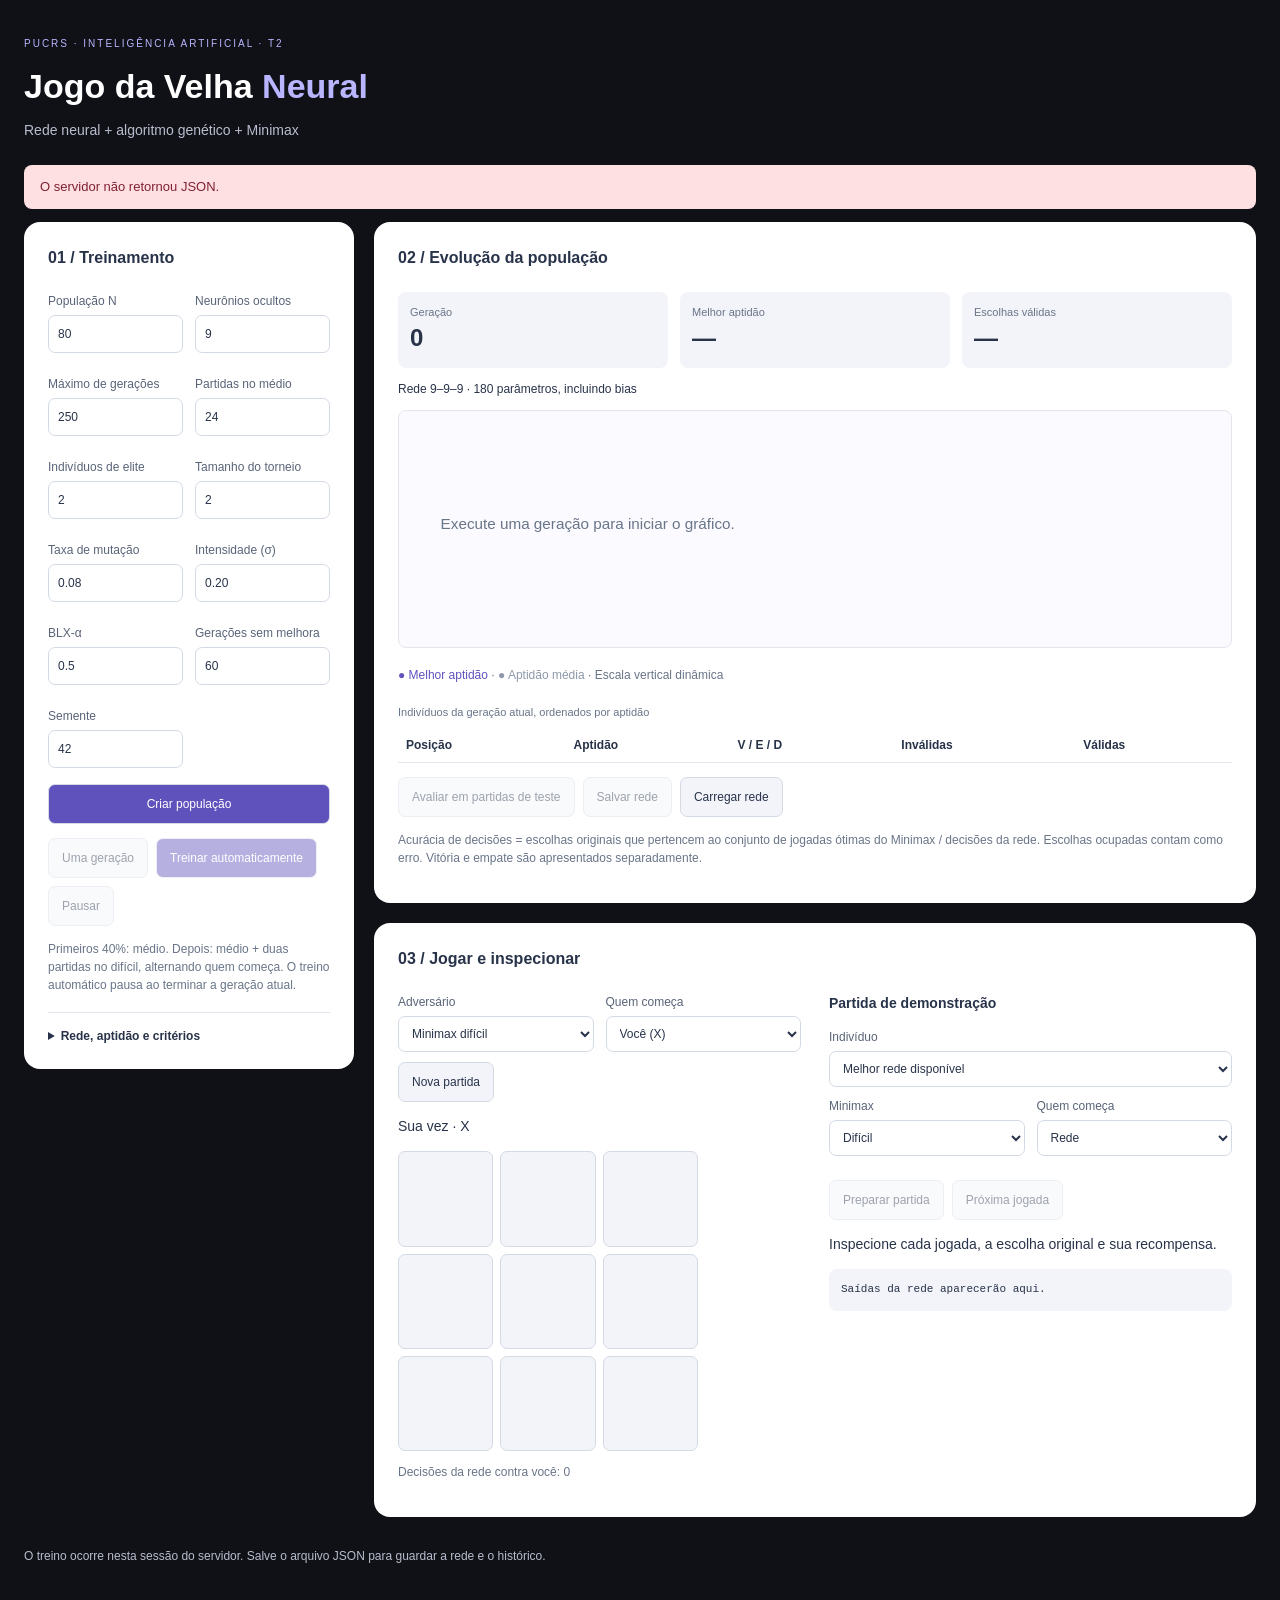
==== t2/web/index.html @ f03cacd3 "Implementa T2 com MLP sem backpropagation, AG BLX, Minimax e testes" ====
<!doctype html>
<html lang="pt-BR"><head><meta charset="utf-8"><meta name="viewport" content="width=device-width,initial-scale=1"><title>T2 · Jogo da Velha Neural</title><link rel="stylesheet" href="style.css"><script src="script.js" defer></script></head>
<body><main><header><span class="tag">PUCRS · INTELIGÊNCIA ARTIFICIAL · T2</span><h1>Jogo da Velha <span>Neural</span></h1><p>Rede neural + algoritmo genético + Minimax</p></header>
<p id="notice" role="status" aria-live="polite">Configure a população e execute a primeira geração.</p>
<div class="layout"><section class="card"><h2>01 / Treinamento</h2>
<form id="config"><div class="fields">
<label>População N<input name="population" type="number" value="80" min="4" max="400" required></label>
<label>Neurônios ocultos<input name="hidden" type="number" value="9" min="1" max="64" required></label>
<label>Máximo de gerações<input name="generations" type="number" value="250" min="2" max="3000" required></label>
<label>Partidas no médio<input name="medium_games" type="number" value="24" min="2" max="200" step="2" required></label>
<label>Indivíduos de elite<input name="elite" type="number" value="2" min="1" max="399" required></label>
<label>Tamanho do torneio<input name="tournament" type="number" value="2" min="2" max="400" required></label>
<label>Taxa de mutação<input name="mutation" type="number" value="0.08" min="0" max="1" step="0.01" required></label>
<label>Intensidade (σ)<input name="sigma" type="number" value="0.20" min="0.001" max="1" step="0.001" required></label>
<label>BLX-α<input name="alpha" type="number" value="0.5" min="0" max="1" step="0.1" required></label>
<label>Gerações sem melhora<input name="patience" type="number" value="60" min="2" max="3000" required></label>
<label>Semente<input name="seed" type="number" value="42" min="0" max="2147483647" required></label>
</div><button type="submit" id="init">Criar população</button></form>
<div class="actions"><button id="step" disabled>Uma geração</button><button id="run" disabled>Treinar automaticamente</button><button id="pause" disabled>Pausar</button></div>
<p class="small">Primeiros 40%: médio. Depois: médio + duas partidas no difícil, alternando quem começa. O treino automático pausa ao terminar a geração atual.</p>
<details><summary>Rede, aptidão e critérios</summary><p>MLP 9–H–9: tanh na camada oculta, saída linear e bias nas duas camadas. Inicialização e limites: [−1, 1]. Nenhum backpropagation.</p><p>Aptidão = (3 × vitórias + empates − 3 × derrotas − 2 × escolhas inválidas) / partidas.</p><p>Uma escolha ocupada recebe −2. Para continuar a partida, utiliza-se a saída válida mais alta. Esse ajuste fica registrado e não conta como escolha válida da rede.</p><p>Parada por limite de gerações ou estagnação na segunda fase. Convergência significa estabilidade no conjunto de treino, não domínio do jogo.</p></details>
</section>
<div><section class="card"><h2>02 / Evolução da população</h2><div id="metrics" class="metrics"><div>Geração<strong>0</strong></div><div>Melhor aptidão<strong>—</strong></div><div>Escolhas válidas<strong>—</strong></div></div>
<p id="phase">Rede 9–9–9 · 180 parâmetros, incluindo bias</p>
<svg id="chart" viewBox="0 0 600 170" role="img" aria-label="Evolução da melhor aptidão e da aptidão média"><text x="30" y="85">Execute uma geração para iniciar o gráfico.</text></svg><p class="small"><span class="purple">● Melhor aptidão</span> · <span class="gray">● Aptidão média</span> · Escala vertical dinâmica</p>
<div class="scroll"><table><caption>Indivíduos da geração atual, ordenados por aptidão</caption><thead><tr><th>Posição</th><th>Aptidão</th><th>V / E / D</th><th>Inválidas</th><th>Válidas</th></tr></thead><tbody id="population"></tbody></table></div>
<div class="actions"><button id="evaluate" disabled>Avaliar em partidas de teste</button><button id="export" disabled>Salvar rede</button><button id="load">Carregar rede</button><input id="file" type="file" accept=".json" hidden></div><div id="evaluation"></div>
<p class="small">Acurácia de decisões = escolhas originais que pertencem ao conjunto de jogadas ótimas do Minimax / decisões da rede. Escolhas ocupadas contam como erro. Vitória e empate são apresentados separadamente.</p>
</section>
<section class="card"><h2>03 / Jogar e inspecionar</h2><div class="play-grid"><div><div class="fields">
<label>Adversário<select id="mode"><option value="dificil">Minimax difícil</option><option value="medio">Minimax médio</option><option value="rede">Rede treinada</option></select></label>
<label>Quem começa<select id="starter"><option value="human">Você (X)</option><option value="computer">Computador (X)</option></select></label></div>
<button id="new">Nova partida</button><p id="game-status" role="status" aria-live="polite">Sua vez · X</p><div id="board" class="board" role="group" aria-label="Tabuleiro do jogo da velha"></div>
<p id="human-metrics" class="small">Decisões da rede contra você: 0</p></div>
<div><h3>Partida de demonstração</h3><label>Indivíduo<select id="individual"><option value="best">Melhor rede disponível</option></select></label><div class="fields"><label>Minimax<select id="demo-mode"><option value="dificil">Difícil</option><option value="medio">Médio</option></select></label><label>Quem começa<select id="demo-start"><option value="yes">Rede</option><option value="no">Minimax</option></select></label></div>
<div class="actions"><button id="demo" disabled>Preparar partida</button><button id="next" disabled>Próxima jogada</button></div><p id="demo-status">Inspecione cada jogada, a escolha original e sua recompensa.</p><pre id="outputs">Saídas da rede aparecerão aqui.</pre><ol id="events"></ol></div></div></section></div></div>
<footer>O treino ocorre nesta sessão do servidor. Salve o arquivo JSON para guardar a rede e o histórico.</footer></main></body></html>
---- t2/web/style.css ----
*{box-sizing:border-box}body{margin:0;background:#101117;color:#28334a;font:14px/1.5 Arial,sans-serif}main{max-width:1280px;margin:auto;padding:32px 24px}header{color:#fff;margin-bottom:24px}.tag{font-size:10px;letter-spacing:2px;color:#b9b5ff}h1{font-size:34px;margin:8px 0}h1 span{color:#b9b5ff}header p{color:#b8bdcd;margin:0}h2{font-size:16px;margin:0 0 22px}h3{font-size:14px;margin-top:0}.layout{display:grid;grid-template-columns:330px 1fr;gap:20px;align-items:start}.card{background:#fff;padding:24px;border-radius:16px;margin-bottom:20px}.fields{display:grid;grid-template-columns:1fr 1fr;gap:12px}label{display:block;font-size:12px;color:#596478}input,select{width:100%;border:1px solid #d4dae4;border-radius:7px;padding:9px;margin:5px 0 10px;background:#fff;color:#28334a;font:inherit}button{border:1px solid #d4dae4;border-radius:7px;padding:10px 13px;background:#f3f4fa;color:#28334a;cursor:pointer;font:inherit;font-size:12px}button:hover:not(:disabled){background:#e5e1ff}button:disabled{opacity:.45;cursor:not-allowed}button:focus-visible,input:focus-visible,select:focus-visible,summary:focus-visible{outline:3px solid #9b87ff;outline-offset:3px}#init,#run{background:#6052bd;color:white}#init{width:100%;margin-top:6px}.actions{display:flex;flex-wrap:wrap;gap:8px;margin:14px 0}.small{font-size:12px;color:#697588}details{border-top:1px solid #e3e6ed;padding-top:14px;margin-top:18px;font-size:12px}summary{cursor:pointer;font-weight:bold}.metrics{display:grid;grid-template-columns:repeat(3,1fr);gap:12px}.metrics div{padding:12px;background:#f3f4f9;border-radius:8px;color:#697588;font-size:11px}.metrics strong{display:block;font-size:24px;color:#28334a}#phase{font-size:12px}svg{width:100%;background:#fafaff;border:1px solid #e3e6ed;border-radius:8px}svg text{fill:#697588;font-size:11px}.purple{color:#6052bd}.gray{color:#8c98aa}.scroll{max-height:225px;overflow:auto;margin-top:20px}table{width:100%;border-collapse:collapse;font-size:12px;text-align:left}caption{text-align:left;font-size:11px;color:#697588;margin-bottom:8px}th,td{padding:8px;border-bottom:1px solid #e3e6ed}th{position:sticky;top:0;background:white}.play-grid{display:grid;grid-template-columns:1fr 1fr;gap:28px}.board{display:grid;grid-template-columns:repeat(3,1fr);gap:7px;max-width:300px}.cell{aspect-ratio:1;font-size:38px;font-weight:bold;background:#f3f4f9}.cell.x{color:#6052bd}.cell.o{color:#b35557}.cell:disabled{opacity:1}.cell:disabled:empty{opacity:.6}#notice{padding:12px 16px;background:#e9e6ff;border-radius:8px;color:#332779;font-size:13px}#notice.error{background:#ffe0e2;color:#802132}pre{white-space:pre-wrap;font:11px/1.6 monospace;background:#f3f4f9;padding:12px;border-radius:8px;max-height:180px;overflow:auto}#events{padding-left:20px;font-size:12px;max-height:230px;overflow:auto}#events li{margin-bottom:7px}footer{font-size:12px;color:#b8bdcd;margin:10px 0 20px}#evaluation{font-size:12px}#evaluation p{padding:12px;background:#f3f4f9;border-radius:8px}@media(max-width:900px){.layout{grid-template-columns:1fr}.card{padding:20px}.layout>section .fields{grid-template-columns:repeat(3,1fr)}}@media(max-width:560px){main{padding:22px 12px}.play-grid{grid-template-columns:1fr}.layout>section .fields{grid-template-columns:1fr 1fr}.metrics strong{font-size:20px}h1{font-size:28px}}
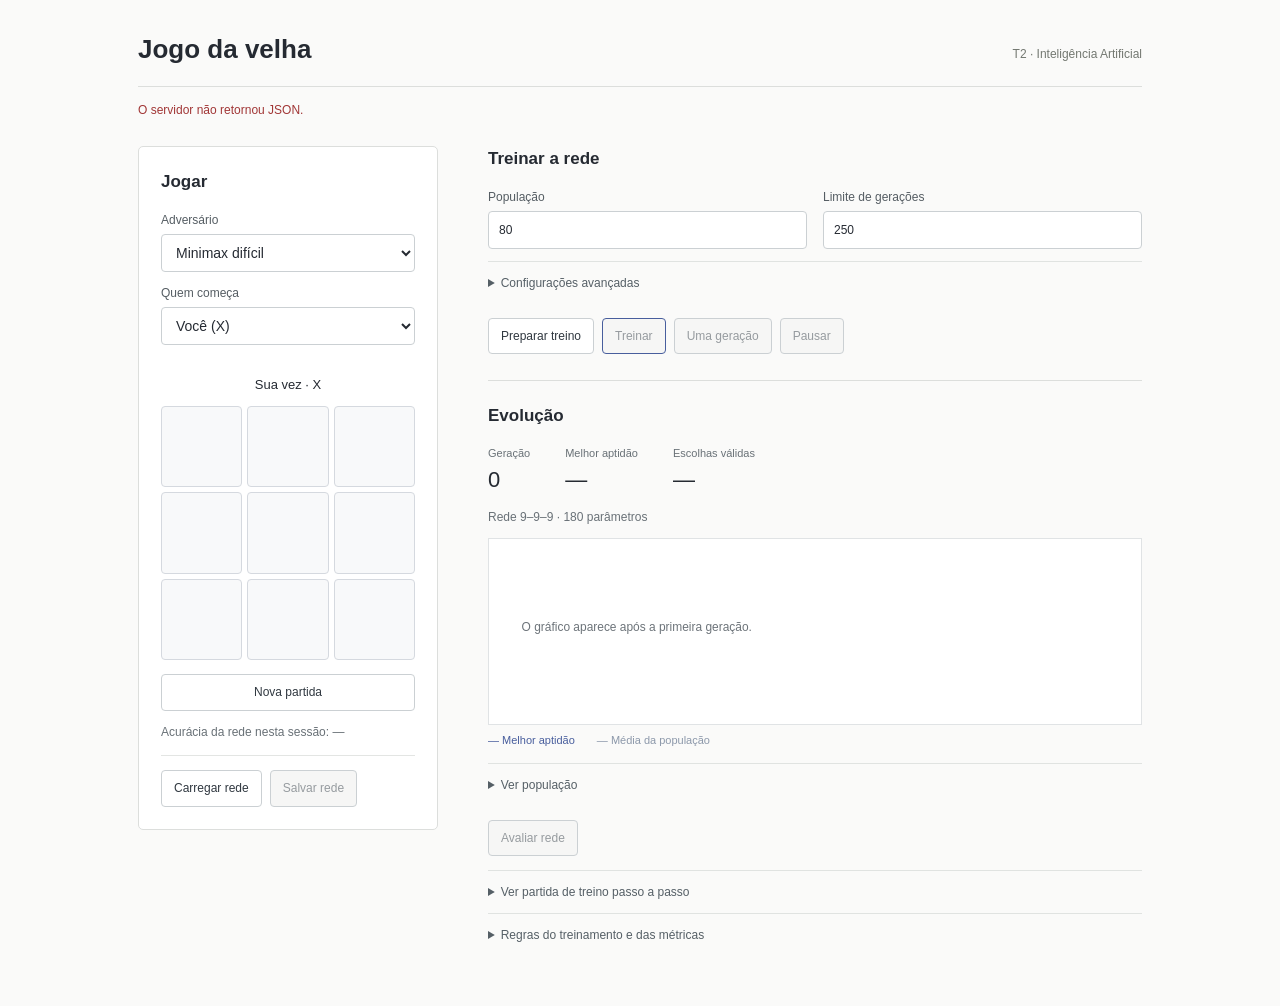
==== commit e9990ea4: "Simplifica interface do T2 com foco no jogo e detalhes de treino recolhidos" ====
--- a/t2/web/index.html
+++ b/t2/web/index.html
@@ -1,37 +1,136 @@
 <!doctype html>
-<html lang="pt-BR"><head><meta charset="utf-8"><meta name="viewport" content="width=device-width,initial-scale=1"><title>T2 · Jogo da Velha Neural</title><link rel="stylesheet" href="style.css"><script src="script.js" defer></script></head>
-<body><main><header><span class="tag">PUCRS · INTELIGÊNCIA ARTIFICIAL · T2</span><h1>Jogo da Velha <span>Neural</span></h1><p>Rede neural + algoritmo genético + Minimax</p></header>
-<p id="notice" role="status" aria-live="polite">Configure a população e execute a primeira geração.</p>
-<div class="layout"><section class="card"><h2>01 / Treinamento</h2>
-<form id="config"><div class="fields">
-<label>População N<input name="population" type="number" value="80" min="4" max="400" required></label>
-<label>Neurônios ocultos<input name="hidden" type="number" value="9" min="1" max="64" required></label>
-<label>Máximo de gerações<input name="generations" type="number" value="250" min="2" max="3000" required></label>
-<label>Partidas no médio<input name="medium_games" type="number" value="24" min="2" max="200" step="2" required></label>
-<label>Indivíduos de elite<input name="elite" type="number" value="2" min="1" max="399" required></label>
-<label>Tamanho do torneio<input name="tournament" type="number" value="2" min="2" max="400" required></label>
-<label>Taxa de mutação<input name="mutation" type="number" value="0.08" min="0" max="1" step="0.01" required></label>
-<label>Intensidade (σ)<input name="sigma" type="number" value="0.20" min="0.001" max="1" step="0.001" required></label>
-<label>BLX-α<input name="alpha" type="number" value="0.5" min="0" max="1" step="0.1" required></label>
-<label>Gerações sem melhora<input name="patience" type="number" value="60" min="2" max="3000" required></label>
-<label>Semente<input name="seed" type="number" value="42" min="0" max="2147483647" required></label>
-</div><button type="submit" id="init">Criar população</button></form>
-<div class="actions"><button id="step" disabled>Uma geração</button><button id="run" disabled>Treinar automaticamente</button><button id="pause" disabled>Pausar</button></div>
-<p class="small">Primeiros 40%: médio. Depois: médio + duas partidas no difícil, alternando quem começa. O treino automático pausa ao terminar a geração atual.</p>
-<details><summary>Rede, aptidão e critérios</summary><p>MLP 9–H–9: tanh na camada oculta, saída linear e bias nas duas camadas. Inicialização e limites: [−1, 1]. Nenhum backpropagation.</p><p>Aptidão = (3 × vitórias + empates − 3 × derrotas − 2 × escolhas inválidas) / partidas.</p><p>Uma escolha ocupada recebe −2. Para continuar a partida, utiliza-se a saída válida mais alta. Esse ajuste fica registrado e não conta como escolha válida da rede.</p><p>Parada por limite de gerações ou estagnação na segunda fase. Convergência significa estabilidade no conjunto de treino, não domínio do jogo.</p></details>
-</section>
-<div><section class="card"><h2>02 / Evolução da população</h2><div id="metrics" class="metrics"><div>Geração<strong>0</strong></div><div>Melhor aptidão<strong>—</strong></div><div>Escolhas válidas<strong>—</strong></div></div>
-<p id="phase">Rede 9–9–9 · 180 parâmetros, incluindo bias</p>
-<svg id="chart" viewBox="0 0 600 170" role="img" aria-label="Evolução da melhor aptidão e da aptidão média"><text x="30" y="85">Execute uma geração para iniciar o gráfico.</text></svg><p class="small"><span class="purple">● Melhor aptidão</span> · <span class="gray">● Aptidão média</span> · Escala vertical dinâmica</p>
-<div class="scroll"><table><caption>Indivíduos da geração atual, ordenados por aptidão</caption><thead><tr><th>Posição</th><th>Aptidão</th><th>V / E / D</th><th>Inválidas</th><th>Válidas</th></tr></thead><tbody id="population"></tbody></table></div>
-<div class="actions"><button id="evaluate" disabled>Avaliar em partidas de teste</button><button id="export" disabled>Salvar rede</button><button id="load">Carregar rede</button><input id="file" type="file" accept=".json" hidden></div><div id="evaluation"></div>
-<p class="small">Acurácia de decisões = escolhas originais que pertencem ao conjunto de jogadas ótimas do Minimax / decisões da rede. Escolhas ocupadas contam como erro. Vitória e empate são apresentados separadamente.</p>
-</section>
-<section class="card"><h2>03 / Jogar e inspecionar</h2><div class="play-grid"><div><div class="fields">
-<label>Adversário<select id="mode"><option value="dificil">Minimax difícil</option><option value="medio">Minimax médio</option><option value="rede">Rede treinada</option></select></label>
-<label>Quem começa<select id="starter"><option value="human">Você (X)</option><option value="computer">Computador (X)</option></select></label></div>
-<button id="new">Nova partida</button><p id="game-status" role="status" aria-live="polite">Sua vez · X</p><div id="board" class="board" role="group" aria-label="Tabuleiro do jogo da velha"></div>
-<p id="human-metrics" class="small">Decisões da rede contra você: 0</p></div>
-<div><h3>Partida de demonstração</h3><label>Indivíduo<select id="individual"><option value="best">Melhor rede disponível</option></select></label><div class="fields"><label>Minimax<select id="demo-mode"><option value="dificil">Difícil</option><option value="medio">Médio</option></select></label><label>Quem começa<select id="demo-start"><option value="yes">Rede</option><option value="no">Minimax</option></select></label></div>
-<div class="actions"><button id="demo" disabled>Preparar partida</button><button id="next" disabled>Próxima jogada</button></div><p id="demo-status">Inspecione cada jogada, a escolha original e sua recompensa.</p><pre id="outputs">Saídas da rede aparecerão aqui.</pre><ol id="events"></ol></div></div></section></div></div>
-<footer>O treino ocorre nesta sessão do servidor. Salve o arquivo JSON para guardar a rede e o histórico.</footer></main></body></html>
+<html lang="pt-BR">
+<head>
+    <meta charset="utf-8">
+    <meta name="viewport" content="width=device-width, initial-scale=1">
+    <title>Jogo da velha — T2</title>
+    <link rel="stylesheet" href="style.css">
+    <script src="script.js" defer></script>
+</head>
+<body>
+<main>
+    <header>
+        <h1>Jogo da velha</h1>
+        <span>T2 · Inteligência Artificial</span>
+    </header>
+
+    <p id="notice" role="status" aria-live="polite">Escolha um adversário para jogar ou prepare o treino da rede.</p>
+
+    <div class="layout">
+        <section class="game" aria-labelledby="play-title">
+            <h2 id="play-title">Jogar</h2>
+            <label for="mode">Adversário</label>
+            <select id="mode">
+                <option value="dificil">Minimax difícil</option>
+                <option value="medio">Minimax médio</option>
+                <option value="rede">Rede treinada</option>
+            </select>
+            <label for="starter">Quem começa</label>
+            <select id="starter">
+                <option value="human">Você (X)</option>
+                <option value="computer">Computador (X)</option>
+            </select>
+
+            <p id="game-status" role="status" aria-live="polite">Sua vez · X</p>
+            <div id="board" class="board" role="group" aria-label="Tabuleiro do jogo da velha"></div>
+            <button id="new" class="new-game">Nova partida</button>
+            <p id="human-metrics" class="small">Acurácia da rede nesta sessão: —</p>
+
+            <div class="actions file-actions">
+                <button id="load">Carregar rede</button>
+                <button id="export" disabled>Salvar rede</button>
+                <input id="file" type="file" accept=".json" hidden>
+            </div>
+        </section>
+
+        <div class="training">
+            <section aria-labelledby="train-title">
+                <h2 id="train-title">Treinar a rede</h2>
+                <form id="config">
+                    <div class="fields">
+                        <label>População<input name="population" type="number" value="80" min="4" max="400" required></label>
+                        <label>Limite de gerações<input name="generations" type="number" value="250" min="2" max="3000" required></label>
+                    </div>
+                    <details id="advanced">
+                        <summary>Configurações avançadas</summary>
+                        <div class="fields details-content">
+                            <label>Neurônios ocultos<input name="hidden" type="number" value="9" min="1" max="64" required></label>
+                            <label>Partidas no médio<input name="medium_games" type="number" value="24" min="2" max="200" step="2" required></label>
+                            <label>Indivíduos de elite<input name="elite" type="number" value="2" min="1" max="399" required></label>
+                            <label>Tamanho do torneio<input name="tournament" type="number" value="2" min="2" max="400" required></label>
+                            <label>Taxa de mutação<input name="mutation" type="number" value="0.08" min="0" max="1" step="0.01" required></label>
+                            <label>Intensidade da mutação (σ)<input name="sigma" type="number" value="0.20" min="0.001" max="1" step="0.001" required></label>
+                            <label>Cruzamento BLX-α<input name="alpha" type="number" value="0.5" min="0" max="1" step="0.1" required></label>
+                            <label>Gerações sem melhora<input name="patience" type="number" value="60" min="2" max="3000" required></label>
+                            <label>Semente<input name="seed" type="number" value="42" min="0" max="2147483647" required></label>
+                        </div>
+                    </details>
+                    <div class="actions">
+                        <button type="submit" id="init">Preparar treino</button>
+                        <button type="button" id="run" class="primary" disabled>Treinar</button>
+                        <button type="button" id="step" disabled>Uma geração</button>
+                        <button type="button" id="pause" disabled>Pausar</button>
+                    </div>
+                </form>
+            </section>
+
+            <section class="results" aria-labelledby="results-title">
+                <h2 id="results-title">Evolução</h2>
+                <div id="metrics" class="metrics">
+                    <div>Geração<strong>0</strong></div>
+                    <div>Melhor aptidão<strong>—</strong></div>
+                    <div>Escolhas válidas<strong>—</strong></div>
+                </div>
+                <p id="phase" class="small">Rede 9–9–9 · 180 parâmetros</p>
+                <svg id="chart" viewBox="0 0 600 170" role="img" aria-label="Evolução da melhor aptidão e da aptidão média">
+                    <text x="30" y="85">O gráfico aparece após a primeira geração.</text>
+                </svg>
+                <p class="legend"><span>— Melhor aptidão</span><span>— Média da população</span></p>
+
+                <details id="population-details">
+                    <summary>Ver população</summary>
+                    <div class="scroll">
+                        <table>
+                            <caption>Indivíduos da geração atual</caption>
+                            <thead><tr><th>Posição</th><th>Aptidão</th><th>V / E / D</th><th>Inválidas</th><th>Válidas</th></tr></thead>
+                            <tbody id="population"></tbody>
+                        </table>
+                    </div>
+                </details>
+
+                <div class="actions"><button id="evaluate" disabled>Avaliar rede</button></div>
+                <div id="evaluation" aria-live="polite"></div>
+            </section>
+
+            <details id="demo-details">
+                <summary>Ver partida de treino passo a passo</summary>
+                <div class="details-content">
+                    <label for="individual">Indivíduo</label>
+                    <select id="individual"><option value="best">Melhor rede disponível</option></select>
+                    <div class="fields">
+                        <label>Minimax<select id="demo-mode"><option value="dificil">Difícil</option><option value="medio">Médio</option></select></label>
+                        <label>Quem começa<select id="demo-start"><option value="yes">Rede</option><option value="no">Minimax</option></select></label>
+                    </div>
+                    <div class="actions"><button id="demo" disabled>Iniciar demonstração</button><button id="next" disabled>Próxima jogada</button></div>
+                    <p id="demo-status" class="small">As jogadas aparecem no tabuleiro ao lado.</p>
+                    <ol id="events"></ol>
+                    <pre id="outputs">Saídas da rede: —</pre>
+                </div>
+            </details>
+
+            <details>
+                <summary>Regras do treinamento e das métricas</summary>
+                <div class="details-content small">
+                    <p>Vitória: +3. Empate: +1. Derrota: −3. Casa ocupada: −2. A aptidão é a soma desses valores dividida pelo número de partidas.</p>
+                    <p>Se a rede escolher uma casa ocupada, o erro é registrado e a próxima saída válida permite continuar a partida.</p>
+                    <p>O treino começa no médio. Após 40% das gerações, inclui o difícil, alternando quem começa. Para por limite de gerações ou falta de melhora na segunda fase.</p>
+                    <p>Acurácia: escolhas originais que o Minimax considera ótimas, divididas pelas decisões da rede. Uma casa ocupada conta como erro.</p>
+                    <p>Escolhas válidas: proporção das escolhas originais em casas livres. Os testes usam 100 partidas no médio e duas no difícil, fora do treino.</p>
+                    <p>Rede com propagação direta. Os pesos são ajustados apenas pelo algoritmo genético.</p>
+                </div>
+            </details>
+        </div>
+    </div>
+</main>
+</body>
+</html>
--- a/t2/web/style.css
+++ b/t2/web/style.css
@@ -1 +1,69 @@
-*{box-sizing:border-box}body{margin:0;background:#101117;color:#28334a;font:14px/1.5 Arial,sans-serif}main{max-width:1280px;margin:auto;padding:32px 24px}header{color:#fff;margin-bottom:24px}.tag{font-size:10px;letter-spacing:2px;color:#b9b5ff}h1{font-size:34px;margin:8px 0}h1 span{color:#b9b5ff}header p{color:#b8bdcd;margin:0}h2{font-size:16px;margin:0 0 22px}h3{font-size:14px;margin-top:0}.layout{display:grid;grid-template-columns:330px 1fr;gap:20px;align-items:start}.card{background:#fff;padding:24px;border-radius:16px;margin-bottom:20px}.fields{display:grid;grid-template-columns:1fr 1fr;gap:12px}label{display:block;font-size:12px;color:#596478}input,select{width:100%;border:1px solid #d4dae4;border-radius:7px;padding:9px;margin:5px 0 10px;background:#fff;color:#28334a;font:inherit}button{border:1px solid #d4dae4;border-radius:7px;padding:10px 13px;background:#f3f4fa;color:#28334a;cursor:pointer;font:inherit;font-size:12px}button:hover:not(:disabled){background:#e5e1ff}button:disabled{opacity:.45;cursor:not-allowed}button:focus-visible,input:focus-visible,select:focus-visible,summary:focus-visible{outline:3px solid #9b87ff;outline-offset:3px}#init,#run{background:#6052bd;color:white}#init{width:100%;margin-top:6px}.actions{display:flex;flex-wrap:wrap;gap:8px;margin:14px 0}.small{font-size:12px;color:#697588}details{border-top:1px solid #e3e6ed;padding-top:14px;margin-top:18px;font-size:12px}summary{cursor:pointer;font-weight:bold}.metrics{display:grid;grid-template-columns:repeat(3,1fr);gap:12px}.metrics div{padding:12px;background:#f3f4f9;border-radius:8px;color:#697588;font-size:11px}.metrics strong{display:block;font-size:24px;color:#28334a}#phase{font-size:12px}svg{width:100%;background:#fafaff;border:1px solid #e3e6ed;border-radius:8px}svg text{fill:#697588;font-size:11px}.purple{color:#6052bd}.gray{color:#8c98aa}.scroll{max-height:225px;overflow:auto;margin-top:20px}table{width:100%;border-collapse:collapse;font-size:12px;text-align:left}caption{text-align:left;font-size:11px;color:#697588;margin-bottom:8px}th,td{padding:8px;border-bottom:1px solid #e3e6ed}th{position:sticky;top:0;background:white}.play-grid{display:grid;grid-template-columns:1fr 1fr;gap:28px}.board{display:grid;grid-template-columns:repeat(3,1fr);gap:7px;max-width:300px}.cell{aspect-ratio:1;font-size:38px;font-weight:bold;background:#f3f4f9}.cell.x{color:#6052bd}.cell.o{color:#b35557}.cell:disabled{opacity:1}.cell:disabled:empty{opacity:.6}#notice{padding:12px 16px;background:#e9e6ff;border-radius:8px;color:#332779;font-size:13px}#notice.error{background:#ffe0e2;color:#802132}pre{white-space:pre-wrap;font:11px/1.6 monospace;background:#f3f4f9;padding:12px;border-radius:8px;max-height:180px;overflow:auto}#events{padding-left:20px;font-size:12px;max-height:230px;overflow:auto}#events li{margin-bottom:7px}footer{font-size:12px;color:#b8bdcd;margin:10px 0 20px}#evaluation{font-size:12px}#evaluation p{padding:12px;background:#f3f4f9;border-radius:8px}@media(max-width:900px){.layout{grid-template-columns:1fr}.card{padding:20px}.layout>section .fields{grid-template-columns:repeat(3,1fr)}}@media(max-width:560px){main{padding:22px 12px}.play-grid{grid-template-columns:1fr}.layout>section .fields{grid-template-columns:1fr 1fr}.metrics strong{font-size:20px}h1{font-size:28px}}
+* { box-sizing: border-box; }
+body { margin: 0; background: #fafaf9; color: #252a32; font: 14px/1.5 Arial, sans-serif; }
+main { max-width: 1060px; margin: 0 auto; padding: 30px 28px 50px; }
+header { display: flex; justify-content: space-between; align-items: baseline; gap: 20px; border-bottom: 1px solid #dcdedc; padding-bottom: 17px; }
+h1 { margin: 0; font-size: 26px; font-weight: 600; }
+header span { color: #737871; font-size: 12px; }
+h2 { margin: 0 0 16px; font-size: 17px; font-weight: 600; }
+.layout { display: grid; grid-template-columns: 300px minmax(0, 1fr); gap: 50px; align-items: start; margin-top: 25px; }
+.game { background: #fff; padding: 22px; border: 1px solid #dcdedc; border-radius: 5px; }
+label { display: block; font-size: 12px; color: #555d63; }
+input, select { width: 100%; margin: 5px 0 12px; padding: 9px 10px; border: 1px solid #cbd0d3; border-radius: 4px; background: #fff; color: #252a32; font: inherit; }
+button { border: 1px solid #cbd0d3; border-radius: 4px; background: #fff; color: #303840; padding: 9px 12px; cursor: pointer; font: 12px/1.4 Arial, sans-serif; }
+button:hover:not(:disabled) { background: #f0f1f2; border-color: #8e979e; }
+button:disabled { color: #969b9f; cursor: default; background: #f6f6f5; }
+.primary { background: #485e9d; border-color: #485e9d; color: #fff; }
+.primary:hover:not(:disabled) { background: #384c83; border-color: #384c83; }
+button:focus-visible, input:focus-visible, select:focus-visible, summary:focus-visible { outline: 2px solid #485e9d; outline-offset: 3px; }
+.fields { display: grid; grid-template-columns: 1fr 1fr; gap: 0 16px; }
+.actions { display: flex; flex-wrap: wrap; gap: 8px; margin: 14px 0; }
+.file-actions { margin-bottom: 0; padding-top: 14px; border-top: 1px solid #e3e5e3; }
+.small { color: #697177; font-size: 12px; }
+#notice { margin: 14px 0 0; min-height: 20px; color: #616b73; font-size: 12px; }
+#notice.error { color: #a13636; }
+#game-status { text-align: center; font-size: 13px; margin: 18px 0 12px; }
+.board { display: grid; grid-template-columns: repeat(3, 1fr); gap: 5px; }
+.cell { min-width: 0; aspect-ratio: 1; padding: 0; font-size: 34px; font-weight: 500; background: #f8f9fa; border-color: #d5d9df; }
+.cell.x { color: #485e9d; }
+.cell.o { color: #a65347; }
+.cell:disabled { background: #f8f9fa; }
+.new-game { width: 100%; margin-top: 14px; }
+#human-metrics { margin: 12px 0; }
+.results { margin-top: 26px; padding-top: 22px; border-top: 1px solid #dcdedc; }
+.metrics { display: flex; gap: 35px; }
+.metrics div { color: #697177; font-size: 11px; }
+.metrics strong { display: block; color: #252a32; font-size: 22px; font-weight: 500; margin-top: 2px; }
+#phase { margin: 12px 0; }
+svg { display: block; width: 100%; background: #fff; border: 1px solid #e0e3e5; }
+svg text { fill: #6d747a; font-size: 11px; }
+.legend { display: flex; gap: 22px; color: #485e9d; font-size: 11px; margin: 7px 0 14px; }
+.legend span:last-child { color: #8c98aa; }
+details { padding: 12px 0; border-top: 1px solid #e0e3e1; }
+summary { color: #555f66; font-size: 12px; cursor: pointer; width: fit-content; }
+.details-content { margin-top: 14px; }
+.details-content p { margin: 0 0 10px; }
+.scroll { overflow: auto; max-height: 230px; margin-top: 14px; }
+table { width: 100%; border-collapse: collapse; font-size: 11px; text-align: left; white-space: nowrap; }
+caption { text-align: left; color: #697177; padding-bottom: 7px; }
+th, td { padding: 8px; border-bottom: 1px solid #e3e5e3; }
+th { position: sticky; top: 0; background: #fafaf9; font-weight: 600; }
+#evaluation { font-size: 12px; }
+#evaluation p { padding: 12px 0; border-top: 1px solid #e3e5e3; }
+pre { white-space: pre-wrap; padding: 12px; background: #f0f2f3; color: #555f66; font: 11px/1.6 monospace; max-height: 180px; overflow: auto; }
+#events { padding-left: 20px; max-height: 220px; overflow: auto; font-size: 12px; }
+#events li { margin-bottom: 7px; }
+@media (max-width: 760px) {
+    main { padding: 22px 18px 35px; }
+    .layout { grid-template-columns: 260px minmax(0, 1fr); gap: 24px; }
+    .game { padding: 18px; }
+    .metrics { gap: 15px; }
+    .fields { grid-template-columns: 1fr; }
+}
+@media (max-width: 600px) {
+    header { align-items: flex-start; flex-direction: column; gap: 3px; }
+    h1 { font-size: 24px; }
+    .layout { grid-template-columns: minmax(0, 1fr); gap: 28px; }
+    .game { width: 100%; max-width: 340px; justify-self: center; }
+    .fields { grid-template-columns: 1fr 1fr; }
+    .metrics { gap: 30px; }
+}
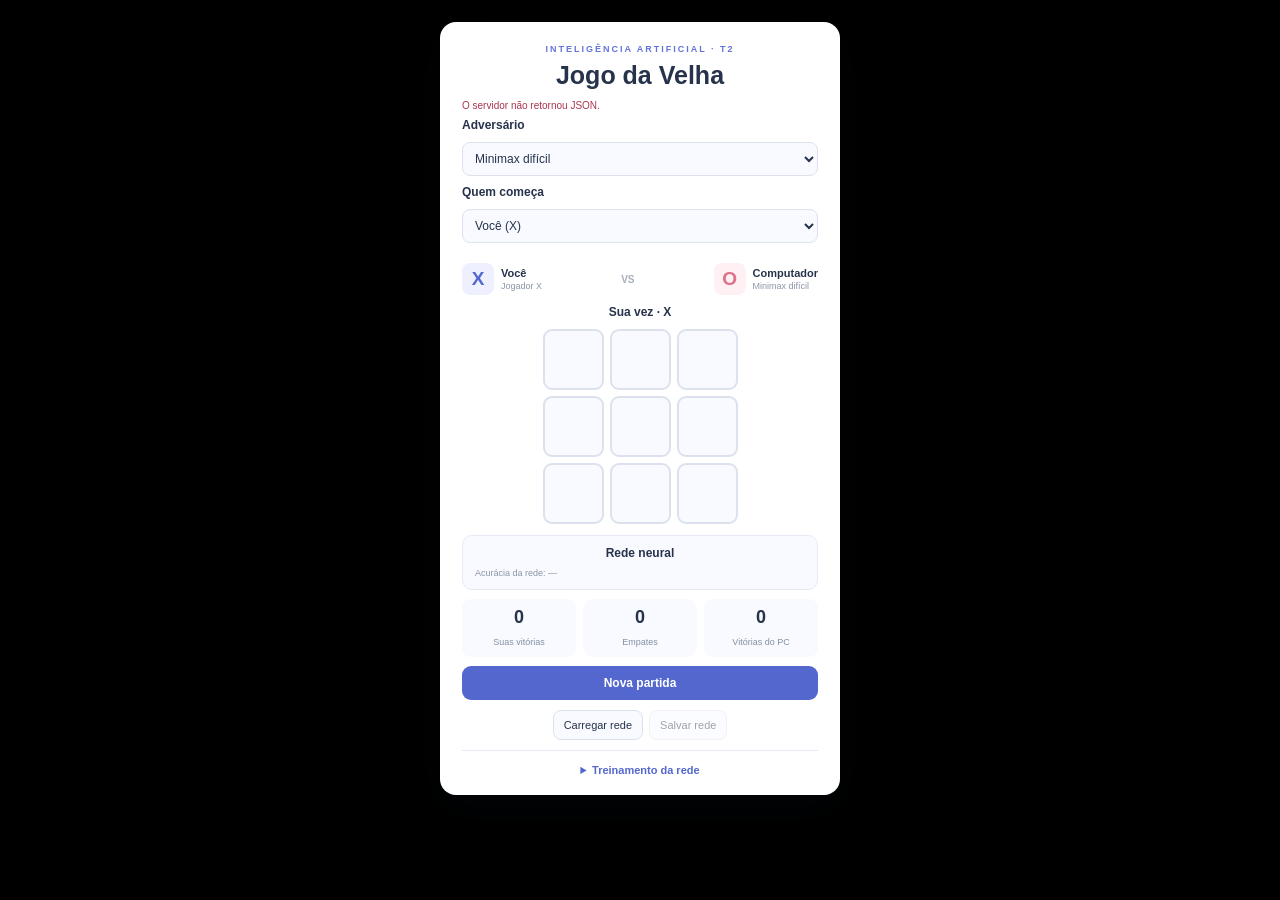
==== commit 449dac1f: "Mantém o visual original do T1 e recolhe controles específicos do T2" ====
--- a/t2/web/index.html
+++ b/t2/web/index.html
@@ -8,18 +8,14 @@
     <script src="script.js" defer></script>
 </head>
 <body>
-<main>
-    <header>
-        <h1>Jogo da velha</h1>
-        <span>T2 · Inteligência Artificial</span>
-    </header>
-
-    <p id="notice" role="status" aria-live="polite">Escolha um adversário para jogar ou prepare o treino da rede.</p>
+<main class="container">
+    <header class="cabecalho"><span class="etiqueta">INTELIGÊNCIA ARTIFICIAL · T2</span><h1>Jogo da Velha</h1></header><p id="notice" role="status" aria-live="polite" class="status-modelo"></p>
 
     <div class="layout">
         <section class="game" aria-labelledby="play-title">
-            <h2 id="play-title">Jogar</h2>
-            <label for="mode">Adversário</label>
+            <h2 id="play-title" class="sr-only">Jogar</h2>
+            <div class="selecao">
+<label for="mode">Adversário</label>
             <select id="mode">
                 <option value="dificil">Minimax difícil</option>
                 <option value="medio">Minimax médio</option>
@@ -31,11 +27,33 @@
                 <option value="computer">Computador (X)</option>
             </select>
 
-            <p id="game-status" role="status" aria-live="polite">Sua vez · X</p>
-            <div id="board" class="board" role="group" aria-label="Tabuleiro do jogo da velha"></div>
-            <button id="new" class="new-game">Nova partida</button>
-            <p id="human-metrics" class="small">Acurácia da rede nesta sessão: —</p>
+            </div>
+<div class="jogadores">
+<div class="jogador">
+<span id="human-symbol" class="simbolo x">X</span><div>
+<strong>Você</strong><small id="human-player">Jogador X</small>
+</div>
+</div>
+<span class="versus">VS</span><div class="jogador">
+<span id="computer-symbol" class="simbolo o">O</span><div>
+<strong>Computador</strong><small id="opponent-name">Minimax difícil</small>
+</div>
+</div>
+</div>
+<p id="game-status" role="status" aria-live="polite">Sua vez · X</p>
+            <div id="board" class="board tabuleiro" role="group" aria-label="Tabuleiro do jogo da velha"></div>
+            <section class="classificacao"><h2>Rede neural</h2>
+<p id="human-metrics" class="observacao">Acurácia da rede: —</p>
 
+            </section><section class="placar" aria-label="Placar das partidas"><div>
+<strong id="wins-human">0</strong><span>Suas vitórias</span>
+</div>
+<div>
+<strong id="draws">0</strong><span>Empates</span>
+</div>
+<div>
+<strong id="wins-computer">0</strong><span>Vitórias do PC</span>
+</div></section><button id="new" class="new-game botao-reiniciar">Nova partida</button>
             <div class="actions file-actions">
                 <button id="load">Carregar rede</button>
                 <button id="export" disabled>Salvar rede</button>
@@ -43,7 +61,7 @@
             </div>
         </section>
 
-        <div class="training">
+        <details id="train-panel"><summary>Treinamento da rede</summary><div class="training">
             <section aria-labelledby="train-title">
                 <h2 id="train-title">Treinar a rede</h2>
                 <form id="config">
@@ -77,12 +95,15 @@
             <section class="results" aria-labelledby="results-title">
                 <h2 id="results-title">Evolução</h2>
                 <div id="metrics" class="metrics">
-                    <div>Geração<strong>0</strong></div>
-                    <div>Melhor aptidão<strong>—</strong></div>
-                    <div>Escolhas válidas<strong>—</strong></div>
+                    <div>Geração<strong>0</strong>
+</div>
+                    <div>Melhor aptidão<strong>—</strong>
+</div>
+                    <div>Escolhas válidas<strong>—</strong>
+</div>
                 </div>
                 <p id="phase" class="small">Rede 9–9–9 · 180 parâmetros</p>
-                <svg id="chart" viewBox="0 0 600 170" role="img" aria-label="Evolução da melhor aptidão e da aptidão média">
+                <svg id="chart" viewbox="0 0 600 170" role="img" aria-label="Evolução da melhor aptidão e da aptidão média">
                     <text x="30" y="85">O gráfico aparece após a primeira geração.</text>
                 </svg>
                 <p class="legend"><span>— Melhor aptidão</span><span>— Média da população</span></p>
@@ -92,7 +113,13 @@
                     <div class="scroll">
                         <table>
                             <caption>Indivíduos da geração atual</caption>
-                            <thead><tr><th>Posição</th><th>Aptidão</th><th>V / E / D</th><th>Inválidas</th><th>Válidas</th></tr></thead>
+                            <thead><tr>
+<th>Posição</th>
+<th>Aptidão</th>
+<th>V / E / D</th>
+<th>Inválidas</th>
+<th>Válidas</th>
+</tr></thead>
                             <tbody id="population"></tbody>
                         </table>
                     </div>
@@ -108,11 +135,15 @@
                     <label for="individual">Indivíduo</label>
                     <select id="individual"><option value="best">Melhor rede disponível</option></select>
                     <div class="fields">
-                        <label>Minimax<select id="demo-mode"><option value="dificil">Difícil</option><option value="medio">Médio</option></select></label>
-                        <label>Quem começa<select id="demo-start"><option value="yes">Rede</option><option value="no">Minimax</option></select></label>
+                        <label>Minimax<select id="demo-mode"><option value="dificil">Difícil</option>
+<option value="medio">Médio</option></select></label>
+                        <label>Quem começa<select id="demo-start"><option value="yes">Rede</option>
+<option value="no">Minimax</option></select></label>
                     </div>
-                    <div class="actions"><button id="demo" disabled>Iniciar demonstração</button><button id="next" disabled>Próxima jogada</button></div>
-                    <p id="demo-status" class="small">As jogadas aparecem no tabuleiro ao lado.</p>
+                    <div class="actions">
+<button id="demo" disabled>Iniciar demonstração</button><button id="next" disabled>Próxima jogada</button>
+</div>
+                    <p id="demo-status" class="small">As jogadas aparecem no tabuleiro acima.</p>
                     <ol id="events"></ol>
                     <pre id="outputs">Saídas da rede: —</pre>
                 </div>
@@ -130,7 +161,8 @@
                 </div>
             </details>
         </div>
-    </div>
+    </details>
+</div>
 </main>
 </body>
 </html>
--- a/t2/web/style.css
+++ b/t2/web/style.css
@@ -1,69 +1,546 @@
-* { box-sizing: border-box; }
-body { margin: 0; background: #fafaf9; color: #252a32; font: 14px/1.5 Arial, sans-serif; }
-main { max-width: 1060px; margin: 0 auto; padding: 30px 28px 50px; }
-header { display: flex; justify-content: space-between; align-items: baseline; gap: 20px; border-bottom: 1px solid #dcdedc; padding-bottom: 17px; }
-h1 { margin: 0; font-size: 26px; font-weight: 600; }
-header span { color: #737871; font-size: 12px; }
-h2 { margin: 0 0 16px; font-size: 17px; font-weight: 600; }
-.layout { display: grid; grid-template-columns: 300px minmax(0, 1fr); gap: 50px; align-items: start; margin-top: 25px; }
-.game { background: #fff; padding: 22px; border: 1px solid #dcdedc; border-radius: 5px; }
-label { display: block; font-size: 12px; color: #555d63; }
-input, select { width: 100%; margin: 5px 0 12px; padding: 9px 10px; border: 1px solid #cbd0d3; border-radius: 4px; background: #fff; color: #252a32; font: inherit; }
-button { border: 1px solid #cbd0d3; border-radius: 4px; background: #fff; color: #303840; padding: 9px 12px; cursor: pointer; font: 12px/1.4 Arial, sans-serif; }
-button:hover:not(:disabled) { background: #f0f1f2; border-color: #8e979e; }
-button:disabled { color: #969b9f; cursor: default; background: #f6f6f5; }
-.primary { background: #485e9d; border-color: #485e9d; color: #fff; }
-.primary:hover:not(:disabled) { background: #384c83; border-color: #384c83; }
-button:focus-visible, input:focus-visible, select:focus-visible, summary:focus-visible { outline: 2px solid #485e9d; outline-offset: 3px; }
-.fields { display: grid; grid-template-columns: 1fr 1fr; gap: 0 16px; }
-.actions { display: flex; flex-wrap: wrap; gap: 8px; margin: 14px 0; }
-.file-actions { margin-bottom: 0; padding-top: 14px; border-top: 1px solid #e3e5e3; }
-.small { color: #697177; font-size: 12px; }
-#notice { margin: 14px 0 0; min-height: 20px; color: #616b73; font-size: 12px; }
-#notice.error { color: #a13636; }
-#game-status { text-align: center; font-size: 13px; margin: 18px 0 12px; }
-.board { display: grid; grid-template-columns: repeat(3, 1fr); gap: 5px; }
-.cell { min-width: 0; aspect-ratio: 1; padding: 0; font-size: 34px; font-weight: 500; background: #f8f9fa; border-color: #d5d9df; }
-.cell.x { color: #485e9d; }
-.cell.o { color: #a65347; }
-.cell:disabled { background: #f8f9fa; }
-.new-game { width: 100%; margin-top: 14px; }
-#human-metrics { margin: 12px 0; }
-.results { margin-top: 26px; padding-top: 22px; border-top: 1px solid #dcdedc; }
-.metrics { display: flex; gap: 35px; }
-.metrics div { color: #697177; font-size: 11px; }
-.metrics strong { display: block; color: #252a32; font-size: 22px; font-weight: 500; margin-top: 2px; }
-#phase { margin: 12px 0; }
-svg { display: block; width: 100%; background: #fff; border: 1px solid #e0e3e5; }
-svg text { fill: #6d747a; font-size: 11px; }
-.legend { display: flex; gap: 22px; color: #485e9d; font-size: 11px; margin: 7px 0 14px; }
+
+/* =====================================
+   CONFIGURAÇÕES GERAIS
+===================================== */
+
+* {
+    box-sizing: border-box;
+}
+
+html {
+    margin: 0;
+    padding: 0;
+}
+
+body {
+    margin: 0;
+    min-height: 100vh;
+    min-height: 100dvh;
+    padding: 10px 14px;
+
+    display: flex;
+    align-items: center;
+    justify-content: center;
+
+    font-family: Arial, sans-serif;
+    background: #000000;
+    color: #26334b;
+}
+
+
+/* =====================================
+   CONTAINER PRINCIPAL
+===================================== */
+
+.container {
+    width: 100%;
+    max-width: 400px;
+
+    background: white;
+    padding: 16px 22px;
+
+    border-radius: 16px;
+
+    box-shadow: 0 12px 40px
+        rgba(30, 45, 80, 0.08);
+}
+
+
+/* =====================================
+   CABEÇALHO
+===================================== */
+
+.cabecalho {
+    text-align: center;
+    margin-bottom: 10px;
+}
+
+.etiqueta {
+    font-size: 9px;
+    font-weight: bold;
+    letter-spacing: 2px;
+    color: #6474d9;
+}
+
+h1 {
+    margin: 5px 0;
+    font-size: 25px;
+}
+
+.cabecalho p {
+    margin: 4px 0;
+    font-size: 11px;
+    line-height: 1.35;
+    color: #8390a3;
+}
+
+
+/* =====================================
+   SELEÇÃO DO ALGORITMO
+===================================== */
+
+.selecao {
+    margin-bottom: 11px;
+}
+
+.selecao label {
+    display: block;
+    margin-bottom: 5px;
+
+    font-size: 12px;
+    font-weight: bold;
+}
+
+.selecao select {
+    width: 100%;
+    padding: 8px;
+
+    border: 1px solid #dce2ed;
+    border-radius: 8px;
+
+    background: #f8faff;
+    color: #26334b;
+
+    font-size: 12px;
+    cursor: pointer;
+}
+
+.status-modelo {
+    margin: 5px 0 0;
+    font-size: 10px;
+    color: #8b95a6;
+}
+
+
+/* =====================================
+   JOGADORES
+===================================== */
+
+.jogadores {
+    display: flex;
+    align-items: center;
+    justify-content: space-between;
+
+    gap: 8px;
+    margin-bottom: 10px;
+}
+
+.jogador {
+    display: flex;
+    align-items: center;
+    gap: 7px;
+}
+
+.simbolo {
+    display: flex;
+    align-items: center;
+    justify-content: center;
+
+    width: 32px;
+    height: 32px;
+
+    border-radius: 8px;
+
+    font-size: 19px;
+    font-weight: bold;
+}
+
+.simbolo.x {
+    color: #5367cf;
+    background: #eef0ff;
+}
+
+.simbolo.o {
+    color: #dc718a;
+    background: #fff0f4;
+}
+
+.jogador strong {
+    display: block;
+    font-size: 11px;
+}
+
+.jogador small {
+    display: block;
+    margin-top: 2px;
+
+    font-size: 9px;
+    color: #8b95a6;
+}
+
+.versus {
+    font-size: 10px;
+    font-weight: bold;
+    color: #a5adbc;
+}
+
+
+/* =====================================
+   MENSAGEM DA PARTIDA
+===================================== */
+
+#mensagem {
+    min-height: 16px;
+    margin: 0 0 8px;
+
+    text-align: center;
+    font-size: 12px;
+    font-weight: bold;
+}
+
+
+/* =====================================
+   TABULEIRO
+===================================== */
+
+.tabuleiro {
+    display: grid;
+    grid-template-columns: repeat(3, 1fr);
+
+    gap: 6px;
+    width: 100%;
+    max-width: 195px;
+
+    margin: 0 auto;
+}
+
+.casa {
+    aspect-ratio: 1;
+
+    border: 2px solid #dce2ed;
+    border-radius: 9px;
+
+    background: #f8faff;
+
+    font-size: 30px;
+    font-weight: bold;
+
+    cursor: pointer;
+
+    transition:
+        background 0.2s,
+        transform 0.15s;
+}
+
+.casa:hover:not(:disabled) {
+    background: #e9edff;
+    transform: scale(1.03);
+}
+
+.casa.x {
+    color: #5367cf;
+}
+
+.casa.o {
+    color: #dc718a;
+}
+
+.casa:disabled {
+    cursor: default;
+}
+
+
+/* =====================================
+   CLASSIFICAÇÃO DA IA
+===================================== */
+
+.classificacao {
+    margin-top: 11px;
+    padding: 10px 12px;
+
+    background: #f8faff;
+
+    border: 1px solid #e5eaf3;
+    border-radius: 10px;
+}
+
+.classificacao h2 {
+    margin: 0 0 7px;
+
+    font-size: 12px;
+    text-align: center;
+}
+
+.linha-resultado {
+    display: flex;
+    align-items: center;
+    justify-content: space-between;
+
+    gap: 10px;
+    padding: 6px 0;
+
+    font-size: 11px;
+
+    border-bottom: 1px solid #e5eaf3;
+}
+
+.linha-resultado strong {
+    color: #5367cf;
+    text-align: right;
+}
+
+.observacao {
+    margin: 7px 0 0;
+
+    font-size: 9px;
+    line-height: 1.35;
+
+    color: #8b95a6;
+}
+
+
+/* =====================================
+   PLACARES
+===================================== */
+
+.placar {
+    display: grid;
+    grid-template-columns: repeat(3, 1fr);
+
+    gap: 7px;
+    margin: 9px 0;
+
+    text-align: center;
+}
+
+.placar div {
+    padding: 8px 4px;
+
+    background: #f8faff;
+    border-radius: 9px;
+}
+
+.placar strong {
+    display: block;
+
+    margin-bottom: 3px;
+    font-size: 18px;
+}
+
+.placar span {
+    font-size: 9px;
+    color: #8390a3;
+}
+
+
+/* =====================================
+   BOTÃO NOVA PARTIDA
+===================================== */
+
+.botao-reiniciar {
+    width: 100%;
+    padding: 10px;
+
+    border: none;
+    border-radius: 9px;
+
+    background: #5367cf;
+    color: white;
+
+    font-size: 12px;
+    font-weight: bold;
+
+    cursor: pointer;
+}
+
+.botao-reiniciar:hover {
+    background: #4054b8;
+}
+
+
+/* =====================================
+   AJUSTE PARA TELAS MAIS BAIXAS
+===================================== */
+
+@media (max-height: 800px) {
+
+    body {
+        padding: 6px 10px;
+    }
+
+    .container {
+        padding: 11px 18px;
+    }
+
+    .cabecalho {
+        margin-bottom: 7px;
+    }
+
+    h1 {
+        font-size: 22px;
+        margin: 3px 0;
+    }
+
+    .selecao {
+        margin-bottom: 7px;
+    }
+
+    .selecao select {
+        padding: 6px;
+    }
+
+    .jogadores {
+        margin-bottom: 7px;
+    }
+
+    #mensagem {
+        margin-bottom: 6px;
+    }
+
+    .tabuleiro {
+        max-width: 170px;
+        gap: 5px;
+    }
+
+    .casa {
+        font-size: 26px;
+    }
+
+    .classificacao {
+        margin-top: 8px;
+        padding: 7px 10px;
+    }
+
+    .classificacao h2 {
+        margin-bottom: 4px;
+    }
+
+    .linha-resultado {
+        padding: 4px 0;
+    }
+
+    .observacao {
+        margin-top: 5px;
+    }
+
+    .placar {
+        margin: 6px 0;
+    }
+
+    .placar div {
+        padding: 5px 3px;
+    }
+
+    .placar strong {
+        font-size: 16px;
+        margin-bottom: 2px;
+    }
+
+    .botao-reiniciar {
+        padding: 8px;
+    }
+}
+
+
+/* =====================================
+   TELAS MUITO BAIXAS
+===================================== */
+
+@media (max-height: 650px) {
+
+    body {
+        align-items: flex-start;
+    }
+
+    .container {
+        padding: 9px 15px;
+    }
+
+    .cabecalho {
+        margin-bottom: 5px;
+    }
+
+    .tabuleiro {
+        max-width: 145px;
+    }
+
+    .simbolo {
+        width: 27px;
+        height: 27px;
+    }
+
+    .classificacao {
+        margin-top: 6px;
+    }
+
+    .placar {
+        margin: 4px 0;
+    }
+}
+
+
+/* =====================================
+   CELULARES
+===================================== */
+
+@media (max-width: 420px) {
+
+    body {
+        padding: 8px;
+        align-items: flex-start;
+    }
+
+    .container {
+        padding: 14px;
+    }
+
+    .jogador {
+        gap: 5px;
+    }
+
+    .jogador strong {
+        font-size: 10px;
+    }
+
+    .jogador small {
+        font-size: 9px;
+    }
+}
+
+/* Controles do T2. A base visual acima é a mesma do T1. */
+body { align-items: flex-start; }
+.container { margin: 12px 0; }
+.layout { display: block; }
+.sr-only { position: absolute; width: 1px; height: 1px; padding: 0; overflow: hidden; clip: rect(0,0,0,0); white-space: nowrap; }
+.status-modelo:empty { display: none; }
+#notice { font-size: 10px; margin: 7px 0; color: #8390a3; }
+#notice.error { color: #ab354e; }
+#game-status { min-height: 16px; margin: 0 0 8px; text-align: center; font-size: 12px; font-weight: bold; }
+.fields { display: grid; grid-template-columns: minmax(0,1fr) minmax(0,1fr); gap: 10px; }
+label { display: block; font-size: 11px; }
+input, select { width: 100%; min-width: 0; padding: 8px; margin: 5px 0 9px; border: 1px solid #dce2ed; border-radius: 8px; background: #f8faff; color: #26334b; font: 12px Arial,sans-serif; }
+button { cursor: pointer; }
+button:not(.casa):not(.botao-reiniciar) { padding: 8px 10px; border: 1px solid #dce2ed; border-radius: 8px; background: #f8faff; color: #26334b; font: 11px Arial,sans-serif; }
+button:not(.casa):not(.botao-reiniciar):hover:not(:disabled) { background: #e9edff; }
+button:disabled:not(.casa) { opacity: .45; cursor: default; }
+button.primary:not(.casa) { background: #5367cf; border-color: #5367cf; color: white; }
+button:focus-visible, input:focus-visible, select:focus-visible, summary:focus-visible { outline: 2px solid #5367cf; outline-offset: 2px; }
+.actions { display: flex; flex-wrap: wrap; gap: 6px; margin: 10px 0; }
+.file-actions { justify-content: center; margin-bottom: 4px; }
+.small { font-size: 10px; color: #8390a3; }
+details { margin-top: 10px; padding-top: 10px; border-top: 1px solid #e5eaf3; }
+summary { font-size: 11px; color: #5367cf; cursor: pointer; }
+#train-panel > summary { text-align: center; font-weight: bold; padding: 3px 0; }
+.training { margin-top: 15px; }
+.training h2 { font-size: 12px; margin: 0 0 10px; }
+.details-content { margin-top: 10px; }
+.results { margin-top: 14px; padding: 12px; background: #f8faff; border: 1px solid #e5eaf3; border-radius: 10px; }
+.metrics { display: grid; grid-template-columns: repeat(3,minmax(0,1fr)); gap: 6px; text-align: center; }
+.metrics div { font-size: 9px; color: #8390a3; }
+.metrics strong { display: block; color: #26334b; font-size: 18px; margin-top: 4px; }
+svg { display: block; width: 100%; background: #fff; border: 1px solid #e5eaf3; }
+svg text { fill: #8390a3; font-size: 11px; }
+.legend { display: flex; flex-wrap: wrap; gap: 10px; font-size: 9px; color: #5367cf; margin: 7px 0; }
 .legend span:last-child { color: #8c98aa; }
-details { padding: 12px 0; border-top: 1px solid #e0e3e1; }
-summary { color: #555f66; font-size: 12px; cursor: pointer; width: fit-content; }
-.details-content { margin-top: 14px; }
-.details-content p { margin: 0 0 10px; }
-.scroll { overflow: auto; max-height: 230px; margin-top: 14px; }
-table { width: 100%; border-collapse: collapse; font-size: 11px; text-align: left; white-space: nowrap; }
-caption { text-align: left; color: #697177; padding-bottom: 7px; }
-th, td { padding: 8px; border-bottom: 1px solid #e3e5e3; }
-th { position: sticky; top: 0; background: #fafaf9; font-weight: 600; }
-#evaluation { font-size: 12px; }
-#evaluation p { padding: 12px 0; border-top: 1px solid #e3e5e3; }
-pre { white-space: pre-wrap; padding: 12px; background: #f0f2f3; color: #555f66; font: 11px/1.6 monospace; max-height: 180px; overflow: auto; }
-#events { padding-left: 20px; max-height: 220px; overflow: auto; font-size: 12px; }
-#events li { margin-bottom: 7px; }
-@media (max-width: 760px) {
-    main { padding: 22px 18px 35px; }
-    .layout { grid-template-columns: 260px minmax(0, 1fr); gap: 24px; }
-    .game { padding: 18px; }
-    .metrics { gap: 15px; }
-    .fields { grid-template-columns: 1fr; }
-}
-@media (max-width: 600px) {
-    header { align-items: flex-start; flex-direction: column; gap: 3px; }
-    h1 { font-size: 24px; }
-    .layout { grid-template-columns: minmax(0, 1fr); gap: 28px; }
-    .game { width: 100%; max-width: 340px; justify-self: center; }
-    .fields { grid-template-columns: 1fr 1fr; }
-    .metrics { gap: 30px; }
-}
+.scroll { overflow: auto; max-height: 200px; margin-top: 10px; }
+table { width: 100%; border-collapse: collapse; text-align: left; white-space: nowrap; font-size: 9px; }
+caption { text-align: left; margin-bottom: 6px; color: #8390a3; }
+th,td { padding: 6px; border-bottom: 1px solid #e5eaf3; }
+th { background: #f8faff; position: sticky; top: 0; }
+#evaluation { font-size: 10px; }
+#evaluation p { border-top: 1px solid #e5eaf3; padding-top: 10px; }
+pre { white-space: pre-wrap; background: #f8faff; padding: 10px; font: 10px/1.5 monospace; max-height: 170px; overflow: auto; }
+#events { padding-left: 17px; max-height: 200px; overflow: auto; font-size: 10px; }
+#events li { margin-bottom: 6px; }
+.cell { min-width: 0; padding: 0; }
+@media(max-width:420px) { .container { margin: 0; } }
